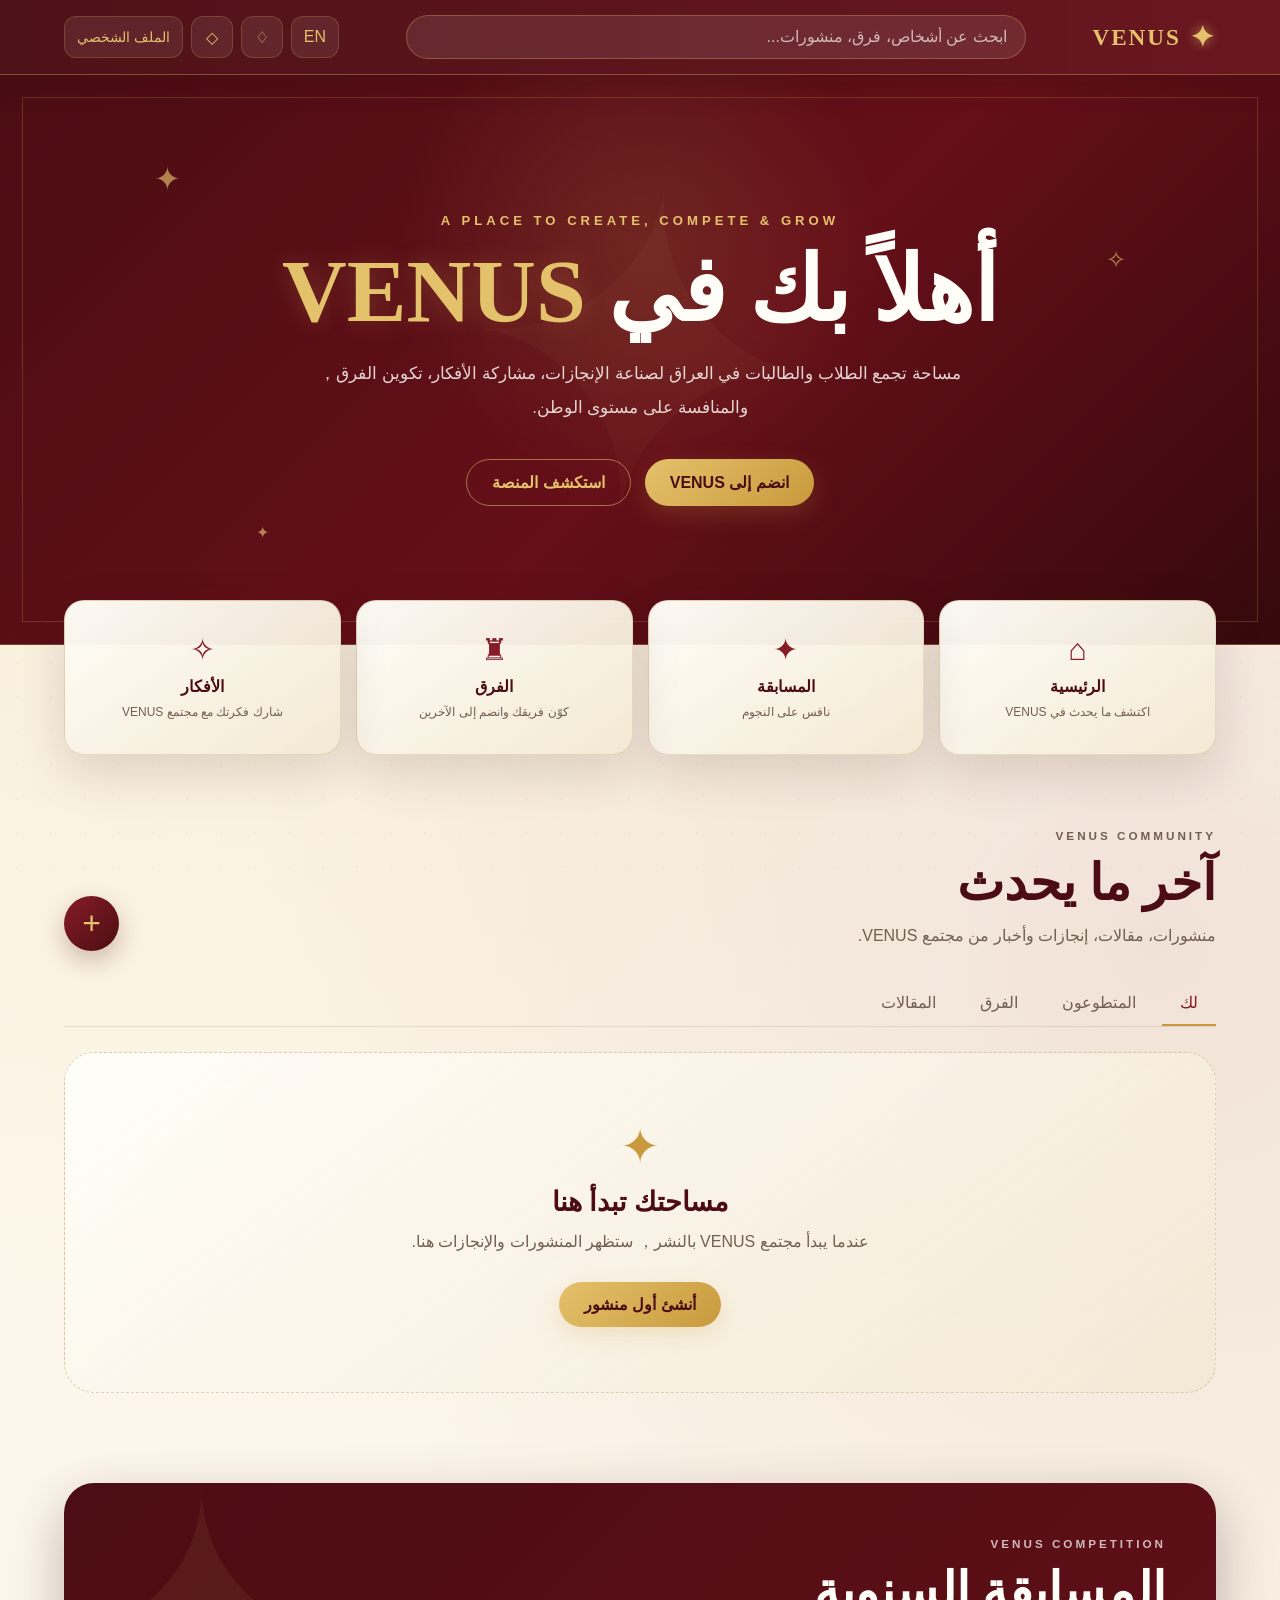
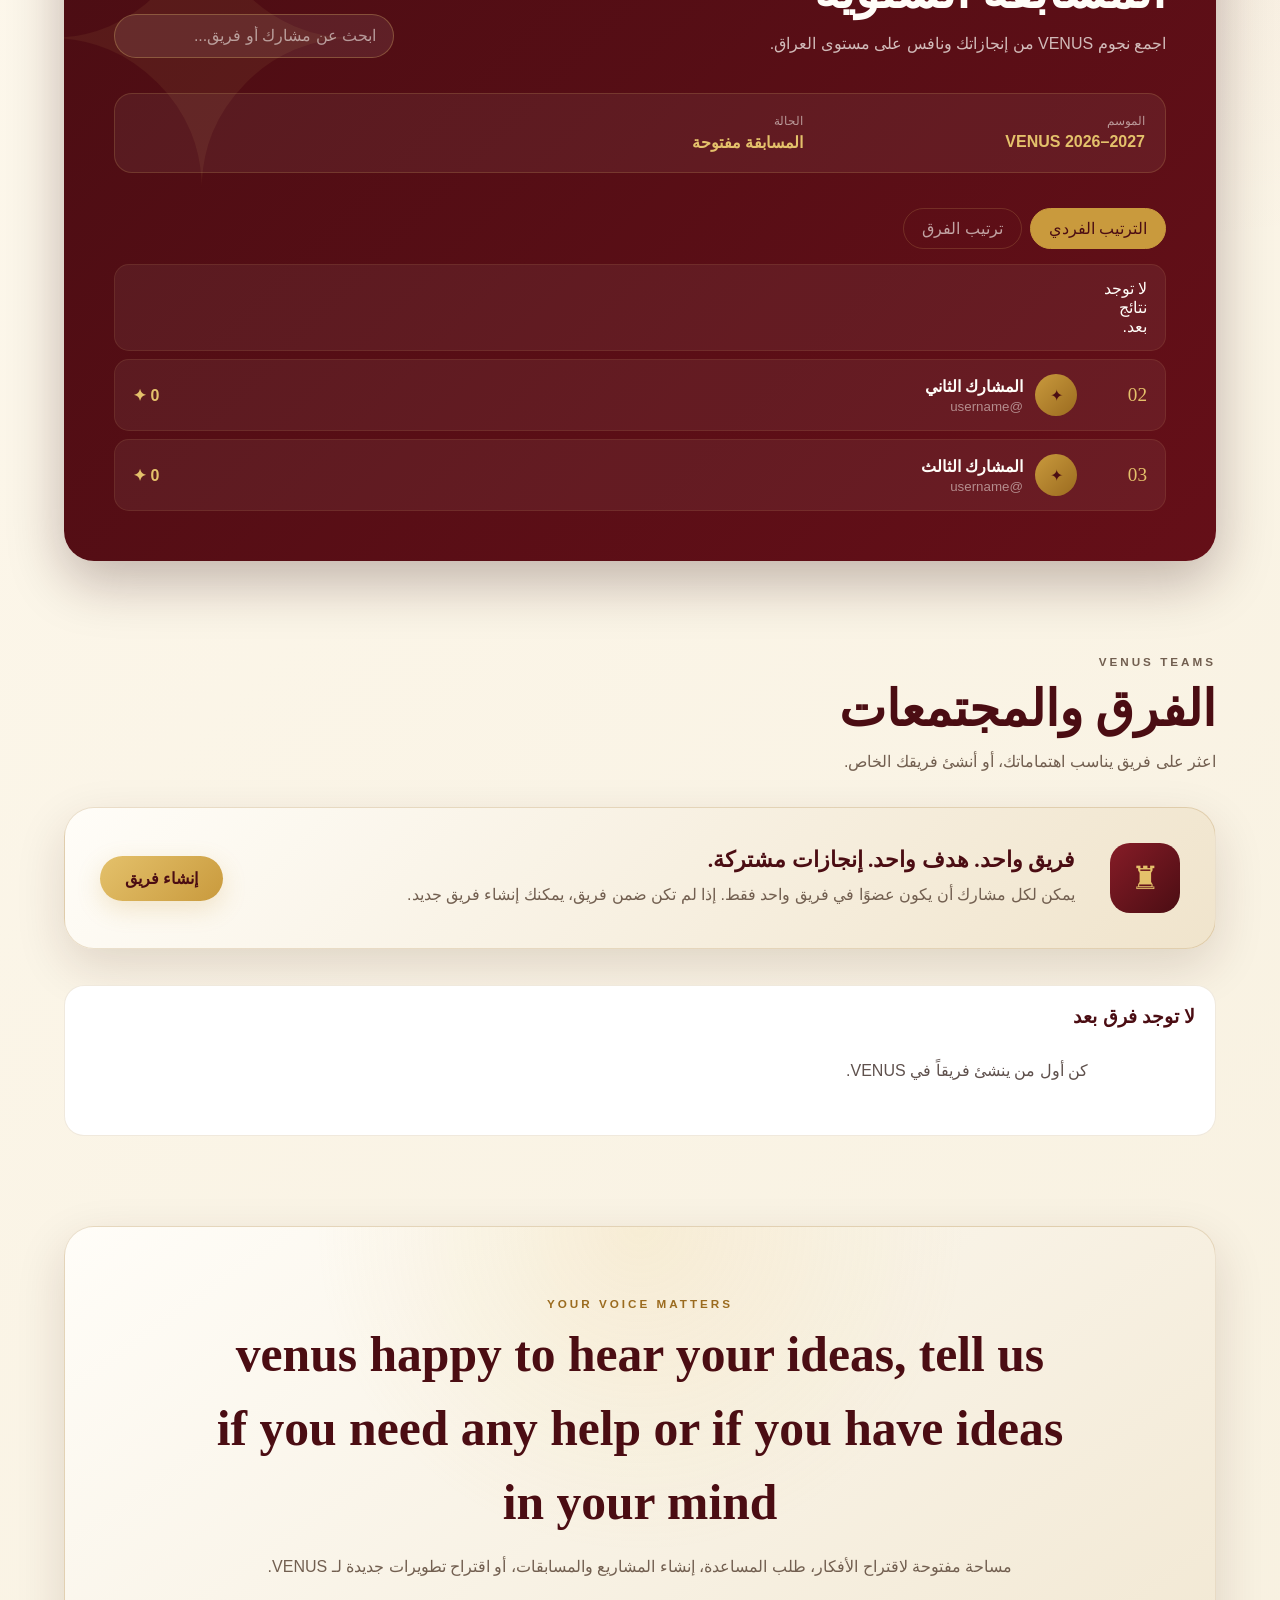
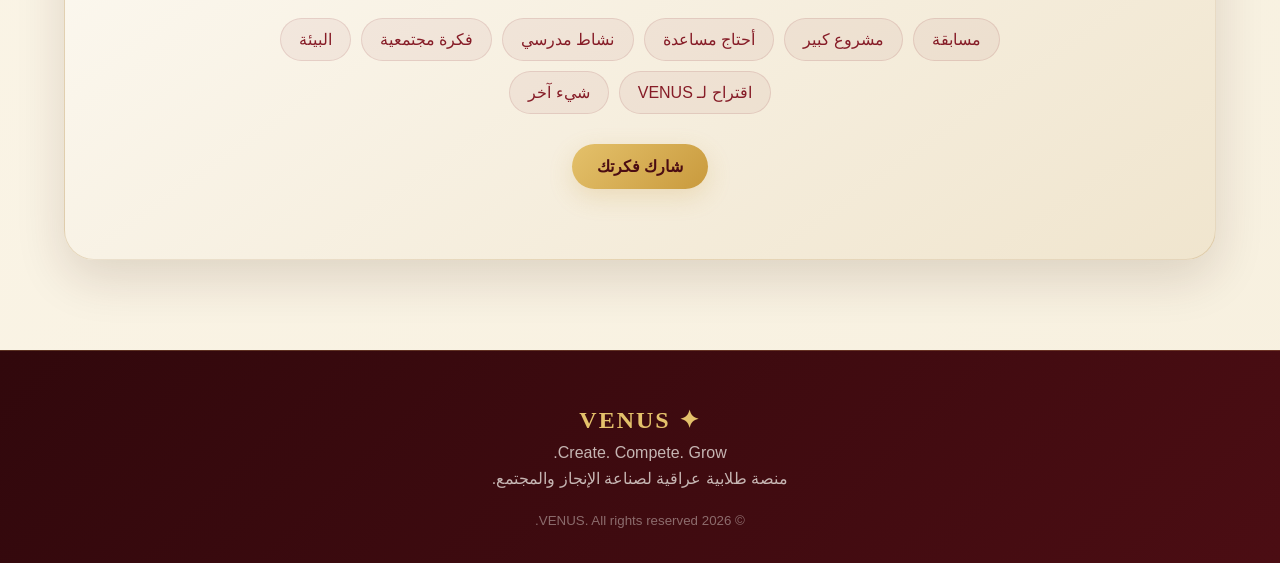
==== index.html @ 3abc3117 "Add files via upload" ====
<!DOCTYPE html>
<html lang="ar" dir="rtl">
<head>
    <meta charset="UTF-8">
    <meta name="viewport" content="width=device-width, initial-scale=1.0">

    <title>VENUS — Create. Compete. Grow.</title>

    <link rel="stylesheet" href="style.css">
</head>

<body>

    <!-- =========================
         HEADER
    ========================== -->

    <header class="main-header">

        <div class="logo">
            <span class="logo-star">✦</span>
            <span>VENUS</span>
        </div>

        <div class="header-search">
            <input
                type="search"
                id="globalSearch"
                placeholder="ابحث عن أشخاص، فرق، منشورات..."
            >
        </div>

        <div class="header-actions">

            <button id="languageButton" class="icon-button" title="اللغة">
                EN
            </button>

            <button id="notificationButton" class="icon-button" title="الإشعارات">
                ♢
                <span id="notificationBadge" class="notification-badge">0</span>
            </button>

            <button id="messagesButton" class="icon-button" title="الرسائل">
                ◇
            </button>

            <button id="headerProfileButton" class="profile-button" title="الملف الشخصي">
                الملف الشخصي
            </button>

        </div>

    </header>


    <!-- =========================
         HERO
    ========================== -->

    <main>

        <section class="hero-section">

            <div class="hero-decoration hero-decoration-one">✦</div>
            <div class="hero-decoration hero-decoration-two">✧</div>
            <div class="hero-decoration hero-decoration-three">✦</div>

            <div class="hero-content">

                <p class="hero-small-title">
                    A PLACE TO CREATE, COMPETE & GROW
                </p>

                <h1>
                    أهلاً بك في <span>VENUS</span>
                </h1>

                <p class="hero-description">
                     مساحة تجمع الطلاب والطالبات في العراق
                    لصناعة الإنجازات، مشاركة الأفكار، تكوين الفرق，
                    والمنافسة على مستوى الوطن.
                </p>

                <div class="hero-buttons">

                    <button id="joinVenusButton" class="primary-button">
                        انضم إلى VENUS
                    </button>

                    <button id="exploreButton" class="secondary-button">
                        استكشف المنصة
                    </button>

                </div>

            </div>

        </section>


        <!-- =========================
             QUICK NAVIGATION
        ========================== -->

        <section class="quick-navigation">

            <button class="quick-card" data-target="homeSection">
                <span>⌂</span>
                <strong>الرئيسية</strong>
                <small>اكتشف ما يحدث في VENUS</small>
            </button>

            <button class="quick-card" data-target="competitionSection">
                <span>✦</span>
                <strong>المسابقة</strong>
                <small>نافس على النجوم</small>
            </button>

            <button class="quick-card" data-target="teamsSection">
                <span>♜</span>
                <strong>الفرق</strong>
                <small>كوّن فريقك وانضم إلى الآخرين</small>
            </button>

            <button class="quick-card" data-target="ideasSection">
                <span>✧</span>
                <strong>الأفكار</strong>
                <small>شارك فكرتك مع مجتمع VENUS</small>
            </button>

        </section>


        <!-- =========================
             HOME / FEED
        ========================== -->

        <section id="homeSection" class="main-section home-section">

            <div class="section-heading">

                <div>
                    <p class="section-kicker">VENUS COMMUNITY</p>
                    <h2>آخر ما يحدث</h2>
                    <p>
                        منشورات، مقالات، إنجازات وأخبار من مجتمع VENUS.
                        </p>
                </div>

                <div class="add-wrapper">

                    <button id="addPostButton" class="add-button">
                        +
                    </button>

                    <div id="addMenu" class="add-menu">

                        <button data-create-type="post">
                            <span>✦</span>
                            منشور
                        </button>

                        <button data-create-type="article">
                            <span>✎</span>
                            مقال <small>+1 نجمة</small>
                        </button>

                        <button data-create-type="volunteer">
                            <span>♧</span>
                            عمل تطوعي <small>+3 نجوم</small>
                        </button>

                        <button data-create-type="project">
                            <span>♜</span>
                            مشروع / إنجاز كبير <small>+5 نجوم</small>
                        </button>

                        <button data-create-type="competition">
                            <span>✧</span>
                            مسابقة فرعية
                        </button>

                        <button data-create-type="other">
                            <span>◇</span>
                            إنجاز آخر
                        </button>

                    </div>

                </div>

            </div>


            <div class="feed-controls">

                <button class="feed-filter active" data-filter="for-you">
                    لك
                </button>

                <button class="feed-filter" data-filter="volunteers">
                    المتطوعون
                </button>

                <button class="feed-filter" data-filter="teams">
                    الفرق
                </button>

                <button class="feed-filter" data-filter="articles">
                    المقالات
                </button>

            </div>


            <div id="feedContainer" class="feed-container">

                <div class="empty-state">

                    <div class="empty-state-icon">✦</div>

                    <h3>مساحتك تبدأ هنا</h3>

                    <p>
                        عندما يبدأ مجتمع VENUS بالنشر，
                        ستظهر المنشورات والإنجازات هنا.
                    </p>

                    <button class="primary-button" id="emptyCreateButton">
                        أنشئ أول منشور
                    </button>

                </div>

            </div>

        </section>


        <!-- =========================
             COMPETITION
        ========================== -->

        <section id="competitionSection" class="main-section competition-section">

            <div class="section-heading">

                <div>
                    <p class="section-kicker">VENUS COMPETITION</p>

                    <h2>المسابقة السنوية</h2>

                    <p>
                        اجمع نجوم VENUS من إنجازاتك ونافس على مستوى العراق.
                    </p>
                </div>

                <div class="competition-search">

                    <input
                        type="search"
                        id="competitionSearch"
                        placeholder="ابحث عن مشارك أو فريق..."
                    >

                </div>

            </div>


            <div class="competition-season">

                <div>
                    <span>الموسم</span>
                    <strong>VENUS 2026–2027</strong>
                </div>

                <div>
                    <span>الحالة</span>
                    <strong>المسابقة مفتوحة</strong>
                </div>

            </div>


            <div class="ranking-tabs">

                <button class="ranking-tab active" data-ranking="individual">
                    الترتيب الفردي
                </button>
                <button class="ranking-tab" data-ranking="teams">
                    ترتيب الفرق
                </button>

            </div>


            <div class="ranking-preview">

                <div class="ranking-card">

                    <span class="ranking-number">01</span>

                    <div class="ranking-user">
                        <div class="avatar-placeholder">✦</div>

                        <div>
                            <strong>المشارك الأول</strong>
                            <small>@username</small>
                        </div>
                    </div>

                    <strong class="ranking-stars">
                        0 ✦
                    </strong>

                </div>


                <div class="ranking-card">

                    <span class="ranking-number">02</span>

                    <div class="ranking-user">
                        <div class="avatar-placeholder">✦</div>

                        <div>
                            <strong>المشارك الثاني</strong>
                            <small>@username</small>
                        </div>
                    </div>

                    <strong class="ranking-stars">
                        0 ✦
                    </strong>

                </div>


                <div class="ranking-card">

                    <span class="ranking-number">03</span>

                    <div class="ranking-user">
                        <div class="avatar-placeholder">✦</div>

                        <div>
                            <strong>المشارك الثالث</strong>
                            <small>@username</small>
                        </div>
                    </div>

                    <strong class="ranking-stars">
                        0 ✦
                    </strong>

                </div>

            </div>

        </section>


        <!-- =========================
             TEAMS
        ========================== -->

        <section id="teamsSection" class="main-section teams-section">

            <div class="section-heading">

                <div>
                    <p class="section-kicker">VENUS TEAMS</p>

                    <h2>الفرق والمجتمعات</h2>

                    <p>
                        اعثر على فريق يناسب اهتماماتك، أو أنشئ فريقك الخاص.
                    </p>
                </div>

            </div>


            <div class="team-intro-card">

                <div class="team-intro-symbol">
                    ♜
                </div>

                <div>

                    <h3>فريق واحد. هدف واحد. إنجازات مشتركة.</h3>

                    <p>
                        يمكن لكل مشارك أن يكون عضوًا في فريق واحد فقط.
                        إذا لم تكن ضمن فريق، يمكنك إنشاء فريق جديد.
                    </p>

                </div>

                <button id="createTeamButton" class="primary-button">
                    إنشاء فريق
                </button>

            </div>

        </section>


        <!-- =========================
             IDEAS
        ========================== -->

        <section id="ideasSection" class="main-section ideas-section">

            <div class="ideas-header">

                <p class="section-kicker">YOUR VOICE MATTERS</p>

                <h2>
                    venus happy to hear your ideas, tell us if you need any help or if you have ideas in your mind
                </h2>

                <p>
                    مساحة مفتوحة لاقتراح الأفكار، طلب المساعدة،
                    إنشاء المشاريع والمسابقات، أو اقتراح تطويرات جديدة لـ VENUS.
                </p>

            </div>


            <div class="idea-categories">

                <button class="idea-category" data-idea-type="competition">
                    مسابقة
                </button>

                <button class="idea-category" data-idea-type="project">
                    مشروع كبير
                </button>

                <button class="idea-category" data-idea-type="help">
                    أحتاج مساعدة
                </button>
                <button class="idea-category" data-idea-type="school">
                    نشاط مدرسي
                </button>

                <button class="idea-category" data-idea-type="community">
                    فكرة مجتمعية
                </button>

                <button class="idea-category" data-idea-type="environment">
                    البيئة
                </button>

                <button class="idea-category" data-idea-type="venus">
                    اقتراح لـ VENUS
                </button>

                <button class="idea-category" data-idea-type="other">
                    شيء آخر
                </button>

            </div>


            <button id="submitIdeaButton" class="primary-button">
                شارك فكرتك
            </button>

        </section>



    <!-- =========================
         FOOTER
    ========================== -->

    <footer class="main-footer">

        <div class="footer-logo">
            ✦ VENUS
        </div>

        <p>
            Create. Compete. Grow.
        </p>

        <p>
            منصة طلابية عراقية لصناعة الإنجاز والمجتمع.
        </p>

        <small>
            © <span id="footerYear"></span> VENUS. All rights reserved.
        </small>

    </footer>


    <!-- =========================
         LANGUAGE MODAL
    ========================== -->

    <div id="languageModal" class="modal">

        <div class="modal-content">

            <button class="modal-close" data-close-modal="languageModal">
                ×
            </button>

            <h2>اختر اللغة</h2>

            <button class="language-option" data-language="ar">
                العربية
            </button>

            <button class="language-option" data-language="en">
                English
            </button>

        </div>

    </div>


    <!-- =========================
         MESSAGE MODAL
    ========================== -->

    <div id="messageModal" class="modal">

        <div class="modal-content">

            <button class="modal-close" data-close-modal="messageModal">
                ×
            </button>

            <div id="messageModalIcon" class="modal-icon">
                ✦
            </div>

            <h2 id="messageModalTitle">
                VENUS
            </h2>

            <p id="messageModalText">
                قريبًا.
            </p>

            <button
                class="primary-button"
                data-close-modal="messageModal"
            >
                حسنًا
            </button>

        </div>

    </div>


    <!-- =========================
         CREATE POST MODAL
    ========================== -->

    <div id="createModal" class="modal">

        <div class="modal-content large-modal">

            <button class="modal-close" data-close-modal="createModal">
                ×
                </button>

            <p class="section-kicker">
                CREATE ON VENUS
            </p>

            <h2 id="createModalTitle">
                أنشئ شيئًا جديدًا
            </h2>

            <p id="createModalDescription">
                شارك شيئًا مع مجتمع VENUS.
            </p>


            <form id="createForm">

                <label for="createTitle">
                    العنوان
                </label>

                <input
                    type="text"
                    id="createTitle"
                    name="title"
                    placeholder="اكتب العنوان..."
                    required
                >


                <label for="createDescription">
                    الوصف
                </label>

                <textarea
                    id="createDescription"
                    name="description"
                    rows="6"
                    placeholder="اكتب التفاصيل هنا..."
                    required
                ></textarea>


                <label for="evidenceFile">
                    الدليل / الملفات
                </label>

                <input
                    type="file"
                    id="evidenceFile"
                    name="evidence"
                    multiple
                >

                <small class="form-note">
                    يمكنك لاحقًا إضافة الصور والفيديوهات والملفات والروابط كأدلة على الإنجازات.
                </small>


                <button
                    type="submit"
                    class="primary-button"
                >
                    نشر
                </button>

            </form>

        </div>

    </div>


    <!-- =========================
         IDEA MODAL
    ========================== -->

    <div id="ideaModal" class="modal">

        <div class="modal-content large-modal">

            <button class="modal-close" data-close-modal="ideaModal">
                ×
            </button>

            <p class="section-kicker">
                YOUR IDEA
            </p>

            <h2>
                شارك فكرتك
            </h2>

            <p id="selectedIdeaType">
                أخبرنا بما يدور في ذهنك.
            </p>


            <form id="ideaForm">

                <label for="ideaTitle">
                    عنوان الفكرة
                </label>

                <input
                    type="text"
                    id="ideaTitle"
                    required
                    placeholder="ما هي فكرتك؟"
                >


                <label for="ideaDescription">
                    التفاصيل
                </label>

                <textarea
                    id="ideaDescription"
                    rows="7"
                    required
                    placeholder="اشرح فكرتك بالتفصيل..."
                ></textarea>


                <button
                    type="submit"
                    class="primary-button"
                >
                    إرسال الفكرة
                </button>

            </form>

        </div>

    </div>


    <script src="script.js"></script>
    <script src="messages.js"></script>
    <script src="teams.js"></script>

</body>
</html>
---- style.css ----
/* =========================================================
   VENUS — STYLE
   Royal Red • Gold • Ivory • Ishtar Inspired
========================================================= */


/* =========================================================
   ROOT
========================================================= */

:root {
    --red-dark: #4b0d13;
    --red-deep: #650f18;
    --red: #861c27;
    --red-light: #a52a35;

    --gold-dark: #9b6b1f;
    --gold: #c99a3d;
    --gold-light: #e4c16b;
    --gold-pale: #f1dc9b;

    --ivory: #f7f0df;
    --cream: #fffaf0;
    --paper: #f2e8d2;

    --brown: #3a261b;
    --text: #2d211b;
    --text-soft: #725f50;

    --white: #fffdf8;

    --shadow: 0 18px 50px rgba(57, 20, 10, 0.14);
    --shadow-dark: 0 20px 55px rgba(44, 7, 11, 0.28);

    --radius-small: 12px;
    --radius: 20px;
    --radius-large: 30px;

    --transition: 0.25s ease;
}


/* =========================================================
   RESET
========================================================= */

* {
    margin: 0;
    padding: 0;
    box-sizing: border-box;
}

html {
    scroll-behavior: smooth;
}

body {
    min-height: 100vh;

    font-family:
        "Noto Sans Arabic",
        "Segoe UI",
        Tahoma,
        Arial,
        sans-serif;

    background:
        radial-gradient(
            circle at 10% 10%,
            rgba(201, 154, 61, 0.12),
            transparent 28%
        ),
        radial-gradient(
            circle at 90% 25%,
            rgba(134, 28, 39, 0.09),
            transparent 30%
        ),
        linear-gradient(
            135deg,
            var(--cream),
            var(--ivory)
        );

    color: var(--text);

    overflow-x: hidden;
}

button,
input,
textarea,
select {
    font: inherit;
}

button {
    cursor: pointer;
    border: none;
}

a {
    color: inherit;
    text-decoration: none;
}

img {
    max-width: 100%;
    display: block;
}


/* =========================================================
   DECORATIVE BACKGROUND
========================================================= */

body::before {
    content: "";

    position: fixed;
    inset: 0;

    pointer-events: none;
    z-index: -1;

    background-image:
        radial-gradient(
            circle,
            rgba(201, 154, 61, 0.18) 1px,
            transparent 1px
        );

    background-size: 34px 34px;

    opacity: 0.35;
}


/* =========================================================
   HEADER
========================================================= */

.main-header {
    position: sticky;
    top: 0;
    z-index: 100;

    width: 100%;

    display: flex;
    align-items: center;
    gap: 25px;

    padding: 15px 5%;

    background:
        linear-gradient(
            90deg,
            rgba(75, 13, 19, 0.98),
            rgba(101, 15, 24, 0.97)
        );

    border-bottom: 1px solid rgba(228, 193, 107, 0.35);

    box-shadow:
        0 8px 30px rgba(46, 7, 11, 0.22);
}


/* =========================================================
   LOGO
========================================================= */

.logo {
    display: flex;
    align-items: center;
    gap: 9px;

    color: var(--gold-light);

    font-family: Georgia, serif;
    font-size: 1.45rem;
    font-weight: 700;
    letter-spacing: 2px;

    white-space: nowrap;
}

.logo-star {
    color: var(--gold-light);
    font-size: 1.8rem;

    text-shadow:
        0 0 12px rgba(228, 193, 107, 0.65);
}


/* =========================================================
   SEARCH
========================================================= */

.header-search {
    flex: 1;
    max-width: 620px;
    margin: auto;
}

.header-search input {
    width: 100%;

    padding: 12px 18px;

    border-radius: 50px;

    border: 1px solid rgba(228, 193, 107, 0.3);

    background: rgba(255, 250, 240, 0.09);

    color: var(--white);

    outline: none;

    transition: var(--transition);
}

.header-search input::placeholder {
    color: rgba(255, 250, 240, 0.68);
}

.header-search input:focus {
    border-color: var(--gold-light);
    background: rgba(255, 250, 240, 0.14);

    box-shadow:
        0 0 0 4px rgba(228, 193, 107, 0.08);
}


/* =========================================================
   HEADER ACTIONS
========================================================= */

.header-actions {
    display: flex;
    align-items: center;
    gap: 8px;
}

.icon-button,
.profile-button {
    position: relative;

    min-width: 42px;
    min-height: 42px;

    padding: 8px 12px;

    border-radius: 12px;

    color: var(--gold-light);

    background: rgba(255, 250, 240, 0.08);

    border: 1px solid rgba(228, 193, 107, 0.2);

    transition: var(--transition);
}

.icon-button:hover,
.profile-button:hover {
    color: var(--red-dark);

    background: var(--gold-light);

    transform: translateY(-2px);
}

.profile-button {
    font-size: 0.85rem;
}


/* =========================================================
   NOTIFICATION BADGE
========================================================= */

.notification-badge {
    position: absolute;

    top: -5px;
    right: -5px;

    min-width: 18px;
    height: 18px;

    display: none;
    align-items: center;
    justify-content: center;

    border-radius: 50%;

    background: var(--gold);
    color: var(--red-dark);

    font-size: 0.65rem;
    font-weight: 800;
}


/* =========================================================
   HERO
========================================================= */

.hero-section {
    position: relative;

    min-height: 570px;

    display: flex;
    align-items: center;
    justify-content: center;

    padding: 90px 6%;

    overflow: hidden;

    background:
        radial-gradient(
            circle at 50% 30%,
            rgba(228, 193, 107, 0.13),
            transparent 32%
        ),
        linear-gradient(
            135deg,
            var(--red-dark),
            var(--red-deep) 55%,
            #35090d
        );

    color: var(--white);

    border-bottom:
        1px solid rgba(228, 193, 107, 0.3);
}


/* decorative golden frame */

.hero-section::before {
    content: "";

    position: absolute;
    inset: 22px;

    border: 1px solid rgba(228, 193, 107, 0.2);

    pointer-events: none;
}

.hero-section::after {
    content: "✦";

    position: absolute;

    font-family: Georgia, serif;

    font-size: 28rem;

    color: rgba(228, 193, 107, 0.035);

    transform: rotate(8deg);

    pointer-events: none;
}


.hero-content {
    position: relative;
    z-index: 2;

    max-width: 850px;

    text-align: center;
}


.hero-small-title {
    margin-bottom: 18px;

    color: var(--gold-light);

    font-size: 0.82rem;
    font-weight: 700;

    letter-spacing: 4px;
}


.hero-content h1 {
    margin-bottom: 22px;

    font-family:
        Georgia,
        "Times New Roman",
        serif;

    font-size: clamp(3rem, 7vw, 6.2rem);

    line-height: 1;

    font-weight: 700;
}

.hero-content h1 span {
    color: var(--gold-light);

    text-shadow:
        0 0 25px rgba(228, 193, 107, 0.22);
}


.hero-description {
    max-width: 650px;

    margin: 0 auto 35px;

    color: rgba(255, 253, 248, 0.83);

    line-height: 2;

    font-size: 1.05rem;
}


/* =========================================================
   HERO BUTTONS
========================================================= */

.hero-buttons {
    display: flex;
    justify-content: center;
    gap: 14px;
    flex-wrap: wrap;
}


/* =========================================================
   BUTTONS
========================================================= */

.primary-button,
.secondary-button {
    padding: 13px 25px;

    border-radius: 50px;

    font-weight: 700;

    transition: var(--transition);
}


.primary-button {
    background:
        linear-gradient(
            135deg,
            var(--gold-light),
            var(--gold)
        );

    color: var(--red-dark);

    box-shadow:
        0 8px 25px rgba(201, 154, 61, 0.22);
}

.primary-button:hover {
    transform: translateY(-3px);

    box-shadow:
        0 12px 30px rgba(201, 154, 61, 0.32);
}


.secondary-button {
    background: transparent;

    color: var(--gold-light);

    border: 1px solid rgba(228, 193, 107, 0.55);
}

.secondary-button:hover {
    background: rgba(228, 193, 107, 0.1);

    transform: translateY(-3px);
}


/* =========================================================
   HERO DECORATIONS
========================================================= */

.hero-decoration {
    position: absolute;

    color: var(--gold-light);

    opacity: 0.65;

    animation: floatingStar 4s ease-in-out infinite;
}

.hero-decoration-one {
    top: 15%;
    left: 12%;

    font-size: 2rem;
}

.hero-decoration-two {
    top: 30%;
    right: 12%;

    font-size: 1.5rem;

    animation-delay: 1s;
}

.hero-decoration-three {
    bottom: 18%;
    left: 20%;

    font-size: 1rem;

    animation-delay: 2s;
}

@keyframes floatingStar {
    0%,
    100% {
        transform: translateY(0) rotate(0);
    }

    50% {
        transform: translateY(-12px) rotate(8deg);
    }
}


/* =========================================================
   QUICK NAVIGATION
========================================================= */

.quick-navigation {
    width: min(1180px, 90%);

    margin: -45px auto 70px;

    position: relative;
    z-index: 10;

    display: grid;

    grid-template-columns:
        repeat(4, 1fr);

    gap: 15px;
}


.quick-card {
    min-height: 155px;

    padding: 24px 18px;

    display: flex;
    flex-direction: column;
    align-items: center;
    justify-content: center;

    text-align: center;

    border-radius: var(--radius);

    background:
        linear-gradient(
            145deg,
            rgba(255, 253, 248, 0.98),
            rgba(242, 232, 210, 0.95)
        );

    border:
        1px solid rgba(155, 107, 31, 0.22);

    box-shadow: var(--shadow);

    transition: var(--transition);
}

.quick-card:hover {
    transform: translateY(-7px);

    border-color: var(--gold);

    box-shadow:
        0 22px 45px rgba(57, 20, 10, 0.16);
}

.quick-card span {
    margin-bottom: 10px;

    color: var(--red);

    font-size: 1.9rem;
}

.quick-card strong {
    color: var(--red-dark);

    font-size: 1rem;
}

.quick-card small {
    margin-top: 7px;

    color: var(--text-soft);

    font-size: 0.75rem;

    line-height: 1.6;
}


/* =========================================================
   MAIN SECTIONS
========================================================= */

.main-section {
    width: min(1180px, 90%);

    margin: 0 auto 90px;
}


.section-heading {
    display: flex;
    align-items: flex-end;
    justify-content: space-between;

    gap: 30px;

    margin-bottom: 30px;
}


.section-kicker {
    margin-bottom: 8px;

    color: var(--gold-dark);

    font-size: 0.73rem;
    font-weight: 800;

    letter-spacing: 3px;
}


.section-heading h2,
.ideas-header h2,
.social-section h2 {
    margin-bottom: 10px;

    color: var(--red-dark);

    font-family:
        Georgia,
        "Times New Roman",
        serif;

    font-size: clamp(2rem, 4vw, 3.1rem);
}

.section-heading p {
    color: var(--text-soft);

    line-height: 1.8;
}


/* =========================================================
   ADD BUTTON
========================================================= */

.add-wrapper {
    position: relative;
}

.add-button {
    width: 55px;
    height: 55px;

    border-radius: 50%;

    background:
        linear-gradient(
            135deg,
            var(--red),
            var(--red-dark)
        );

    color: var(--gold-light);

    font-size: 2rem;

    box-shadow:
        0 10px 25px rgba(75, 13, 19, 0.25);

    transition: var(--transition);
}

.add-button:hover {
    transform: rotate(90deg) scale(1.05);
}


/* =========================================================
   ADD MENU
========================================================= */

.add-menu {
    position: absolute;

    top: 68px;
    left: 0;

    width: 245px;

    display: none;

    padding: 10px;

    border-radius: 18px;

    background: var(--cream);

    border:
        1px solid rgba(155, 107, 31, 0.25);
        box-shadow: var(--shadow-dark);

    z-index: 30;
}

.add-menu.show {
    display: block;

    animation: menuAppear 0.2s ease;
}

@keyframes menuAppear {
    from {
        opacity: 0;
        transform: translateY(-8px);
    }

    to {
        opacity: 1;
        transform: translateY(0);
    }
}

.add-menu button {
    width: 100%;

    display: flex;
    align-items: center;
    gap: 10px;

    padding: 12px;

    border-radius: 10px;

    background: transparent;

    color: var(--text);

    text-align: right;

    transition: var(--transition);
}

.add-menu button:hover {
    background: rgba(134, 28, 39, 0.07);

    color: var(--red);
}

.add-menu button span {
    color: var(--gold-dark);
}

.add-menu button small {
    margin-right: auto;

    color: var(--gold-dark);

    font-size: 0.68rem;
}


/* =========================================================
   FEED CONTROLS
========================================================= */

.feed-controls {
    display: flex;
    gap: 8px;

    margin-bottom: 25px;

    border-bottom:
        1px solid rgba(58, 38, 27, 0.1);
}

.feed-filter {
    padding: 12px 18px;

    background: transparent;

    color: var(--text-soft);

    border-bottom:
        2px solid transparent;

    transition: var(--transition);
}

.feed-filter:hover {
    color: var(--red);
}

.feed-filter.active {
    color: var(--red);

    border-bottom-color: var(--gold);
}


/* =========================================================
   EMPTY STATE
========================================================= */

.empty-state {
    padding: 65px 30px;

    text-align: center;

    border-radius: var(--radius-large);

    background:
        linear-gradient(
            145deg,
            rgba(255, 253, 248, 0.95),
            rgba(242, 232, 210, 0.75)
        );

    border:
        1px dashed rgba(155, 107, 31, 0.3);
}

.empty-state-icon {
    margin-bottom: 12px;

    color: var(--gold);

    font-size: 3rem;
}

.empty-state h3 {
    margin-bottom: 10px;

    color: var(--red-dark);

    font-family: Georgia, serif;

    font-size: 1.7rem;
}

.empty-state p {
    max-width: 500px;

    margin: 0 auto 25px;

    color: var(--text-soft);

    line-height: 1.8;
}


/* =========================================================
   COMPETITION
========================================================= */

.competition-section {
    padding: 50px;

    border-radius: var(--radius-large);

    background:
        linear-gradient(
            135deg,
            var(--red-dark),
            var(--red-deep)
        );

    color: var(--white);

    box-shadow: var(--shadow-dark);

    position: relative;

    overflow: hidden;
}

.competition-section::before {
    content: "✦";

    position: absolute;

    top: -70px;
    left: -30px;

    color: rgba(228, 193, 107, 0.07);

    font-size: 25rem;

    font-family: Georgia, serif;
}

.competition-section .section-heading {
    position: relative;
    z-index: 2;
}

.competition-section .section-kicker {
    color: var(--gold-light);
}

.competition-section .section-heading h2 {
    color: var(--white);
}

.competition-section .section-heading p {
    color: rgba(255, 253, 248, 0.72);
}


/* =========================================================
   COMPETITION SEARCH
========================================================= */

.competition-search input {
    width: 280px;

    padding: 12px 17px;

    border-radius: 50px;

    border:
        1px solid rgba(228, 193, 107, 0.3);

    background: rgba(255, 253, 248, 0.08);

    color: var(--white);

    outline: none;
}

.competition-search input::placeholder {
    color: rgba(255, 253, 248, 0.55);
}

.competition-search input:focus {
    border-color: var(--gold-light);
}


/* =========================================================
   SEASON
========================================================= */

.competition-season {
    position: relative;
    z-index: 2;

    display: grid;

    grid-template-columns:
        repeat(3, 1fr);

    gap: 15px;

    margin: 35px 0;

    padding: 20px;
    border:
        1px solid rgba(228, 193, 107, 0.18);

    border-radius: 18px;

    background: rgba(255, 253, 248, 0.055);
}

.competition-season div {
    display: flex;
    flex-direction: column;
    gap: 5px;
}

.competition-season span {
    color: rgba(255, 253, 248, 0.55);

    font-size: 0.75rem;
}

.competition-season strong {
    color: var(--gold-light);
}


/* =========================================================
   RANKING TABS
========================================================= */

.ranking-tabs {
    position: relative;
    z-index: 2;

    display: flex;

    gap: 8px;

    margin-bottom: 15px;
}

.ranking-tab {
    padding: 10px 18px;

    border-radius: 50px;

    background: transparent;

    color: rgba(255, 253, 248, 0.62);

    border:
        1px solid rgba(228, 193, 107, 0.18);

    transition: var(--transition);
}

.ranking-tab.active,
.ranking-tab:hover {
    background: var(--gold);

    color: var(--red-dark);

    border-color: var(--gold);
}


/* =========================================================
   RANKING CARDS
========================================================= */

.ranking-preview {
    position: relative;
    z-index: 2;

    display: flex;
    flex-direction: column;
    gap: 8px;
}

.ranking-card {
    display: grid;

    grid-template-columns: 55px 1fr auto;

    align-items: center;

    gap: 15px;

    padding: 14px 18px;

    border-radius: 15px;

    background: rgba(255, 253, 248, 0.055);

    border:
        1px solid rgba(228, 193, 107, 0.11);
}

.ranking-number {
    color: var(--gold-light);

    font-family: Georgia, serif;

    font-size: 1.2rem;
}

.ranking-user {
    display: flex;
    align-items: center;
    gap: 12px;
}

.ranking-user strong {
    display: block;

    color: var(--white);
}

.ranking-user small {
    display: block;

    margin-top: 3px;

    color: rgba(255, 253, 248, 0.5);
}

.avatar-placeholder {
    width: 42px;
    height: 42px;

    display: flex;
    align-items: center;
    justify-content: center;

    border-radius: 50%;

    background:
        linear-gradient(
            135deg,
            var(--gold),
            var(--gold-dark)
        );

    color: var(--red-dark);
}

.ranking-stars {
    color: var(--gold-light);
}


/* =========================================================
   TEAMS
========================================================= */

.team-intro-card {
    display: grid;

    grid-template-columns: 80px 1fr auto;

    align-items: center;

    gap: 25px;

    padding: 35px;

    border-radius: var(--radius-large);

    background:
        linear-gradient(
            135deg,
            #fffdf8,
            #f0e4cc
        );

    border:
        1px solid rgba(155, 107, 31, 0.2);

    box-shadow: var(--shadow);
}

.team-intro-symbol {
    width: 70px;
    height: 70px;

    display: flex;
    align-items: center;
    justify-content: center;

    border-radius: 20px;

    background:
        linear-gradient(
            135deg,
            var(--red),
            var(--red-dark)
        );

    color: var(--gold-light);

    font-size: 2rem;
}

.team-intro-card h3 {
    margin-bottom: 8px;

    color: var(--red-dark);

    font-family: Georgia, serif;

    font-size: 1.35rem;
}

.team-intro-card p {
    color: var(--text-soft);

    line-height: 1.8;
}


/* =========================================================
   IDEAS
========================================================= */

.ideas-section {
    padding: 70px 50px;

    text-align: center;

    border-radius: var(--radius-large);

    background:
        radial-gradient(
            circle at 50% 0%,
            rgba(228, 193, 107, 0.18),
            transparent 38%
        ),
        linear-gradient(
            145deg,
            #fffdf8,
            #f0e5ce
        );

    border:
        1px solid rgba(155, 107, 31, 0.2);

    box-shadow: var(--shadow);
}

.ideas-header {
    max-width: 850px;

    margin: 0 auto 35px;
}

.ideas-header h2 {
    line-height: 1.5;
}

.ideas-header > p:last-child {
    color: var(--text-soft);
    line-height: 2;
}


/* =========================================================
   IDEA CATEGORIES
========================================================= */

.idea-categories {
    max-width: 850px;

    margin: 0 auto 30px;

    display: flex;

    justify-content: center;

    flex-wrap: wrap;

    gap: 10px;
}

.idea-category {
    padding: 11px 18px;

    border-radius: 50px;

    background: rgba(134, 28, 39, 0.055);

    color: var(--red);

    border:
        1px solid rgba(134, 28, 39, 0.12);

    transition: var(--transition);
}

.idea-category:hover,
.idea-category.active {
    background: var(--red);

    color: var(--gold-light);

    border-color: var(--red);
}


/* =========================================================
   FOOTER
========================================================= */

.main-footer {
    padding: 55px 20px 35px;

    text-align: center;

    background:
        linear-gradient(
            135deg,
            #31080c,
            var(--red-dark)
        );

    color: rgba(255, 253, 248, 0.7);

    border-top:
        1px solid rgba(228, 193, 107, 0.22);
}

.footer-logo {
    margin-bottom: 10px;

    color: var(--gold-light);

    font-family: Georgia, serif;

    font-size: 1.5rem;
    font-weight: 700;

    letter-spacing: 2px;
}

.main-footer p {
    margin-bottom: 7px;
}

.main-footer small {
    display: block;

    margin-top: 25px;

    color: rgba(255, 253, 248, 0.4);
}


/* =========================================================
   MODALS
========================================================= */

.modal {
    position: fixed;

    inset: 0;

    z-index: 1000;

    display: none;

    align-items: center;
    justify-content: center;

    padding: 25px;

    background:
        rgba(34, 5, 8, 0.72);

    backdrop-filter: blur(7px);
}

.modal.show {
    display: flex;

    animation: modalFade 0.2s ease;
}

@keyframes modalFade {
    from {
        opacity: 0;
    }

    to {
        opacity: 1;
    }
}


.modal-content {
    position: relative;

    width: min(500px, 100%);

    max-height: 90vh;

    overflow-y: auto;

    padding: 35px;

    border-radius: 25px;

    background:
        linear-gradient(
            145deg,
            var(--cream),
            var(--ivory)
        );

    border:
        1px solid rgba(201, 154, 61, 0.35);

    box-shadow:
        0 30px 90px rgba(0, 0, 0, 0.4);

    animation: modalUp 0.25s ease;
}

.large-modal {
    width: min(650px, 100%);
}

@keyframes modalUp {
    from {
        opacity: 0;
        transform: translateY(20px) scale(0.97);
    }

    to {
        opacity: 1;
        transform: translateY(0) scale(1);
    }
}


.modal-close {
    position: absolute;

    top: 14px;
    left: 15px;

    width: 35px;
    height: 35px;

    display: flex;
    align-items: center;
    justify-content: center;

    border-radius: 50%;

    background: rgba(134, 28, 39, 0.08);

    color: var(--red);

    font-size: 1.5rem;

    transition: var(--transition);
}

.modal-close:hover {
    background: var(--red);

    color: var(--gold-light);
}


.modal-content h2 {
margin-bottom: 12px;

    color: var(--red-dark);

    font-family: Georgia, serif;

    font-size: 2rem;
}

.modal-content > p {
    color: var(--text-soft);

    line-height: 1.8;
}

.modal-icon {
    margin-bottom: 10px;

    color: var(--gold);

    font-size: 2.5rem;
}


/* =========================================================
   LANGUAGE OPTIONS
========================================================= */

.language-option {
    width: 100%;

    margin-top: 10px;

    padding: 14px;

    border-radius: 12px;

    background:
        rgba(134, 28, 39, 0.05);

    color: var(--red-dark);

    border:
        1px solid rgba(155, 107, 31, 0.15);

    transition: var(--transition);
}

.language-option:hover {
    background: var(--red);

    color: var(--gold-light);
}


/* =========================================================
   FORMS
========================================================= */

#createForm,
#ideaForm {
    display: flex;
    flex-direction: column;

    gap: 10px;

    margin-top: 25px;
}

#createForm label,
#ideaForm label {
    margin-top: 8px;

    color: var(--red-dark);

    font-size: 0.85rem;
    font-weight: 700;
}

#createForm input,
#createForm textarea,
#ideaForm input,
#ideaForm textarea {
    width: 100%;

    padding: 13px 15px;

    border-radius: 12px;

    border:
        1px solid rgba(155, 107, 31, 0.25);

    background: rgba(255, 253, 248, 0.75);

    color: var(--text);

    outline: none;

    resize: vertical;

    transition: var(--transition);
}

#createForm input:focus,
#createForm textarea:focus,
#ideaForm input:focus,
#ideaForm textarea:focus {
    border-color: var(--gold-dark);

    box-shadow:
        0 0 0 3px rgba(201, 154, 61, 0.1);
}

#createForm input[type="file"] {
    padding: 10px;

    cursor: pointer;
}

.form-note {
    margin-bottom: 10px;

    color: var(--text-soft);

    line-height: 1.7;

    font-size: 0.72rem;
}


/* =========================================================
   SCROLLBAR
========================================================= */

::-webkit-scrollbar {
    width: 9px;
}

::-webkit-scrollbar-track {
    background: var(--ivory);
}

::-webkit-scrollbar-thumb {
    background:
        linear-gradient(
            var(--red),
            var(--gold-dark)
        );

    border-radius: 20px;
}


/* =========================================================
   SELECTION
========================================================= */

::selection {
    background: var(--gold);

    color: var(--red-dark);
}


/* =========================================================
   RESPONSIVE — TABLET
========================================================= */

@media (max-width: 900px) {

    .main-header {
        flex-wrap: wrap;

        padding: 13px 4%;
    }

    .header-search {
        order: 3;

        flex-basis: 100%;

        max-width: none;
    }

    .quick-navigation {
        grid-template-columns:
            repeat(2, 1fr);
    }

    .section-heading {
        align-items: flex-start;

        flex-direction: column;
    }

    .competition-search {
        width: 100%;
    }

    .competition-search input {
        width: 100%;
    }

    .social-links {
        grid-template-columns:
            1fr;
    }

    .team-intro-card {
        grid-template-columns:
            65px 1fr;
    }

    .team-intro-card .primary-button {
        grid-column: 1 / -1;

        justify-self: start;
    }
}


/* =========================================================
   RESPONSIVE — MOBILE
========================================================= */

@media (max-width: 600px) {

    .main-header {
        gap: 12px;
    }

    .logo {
        font-size: 1.15rem;
    }

    .header-actions {
        margin-right: auto;
    }

    .profile-button {
        display: none;
    }

    .icon-button {
        min-width: 38px;
        min-height: 38px;

        padding: 6px;
    }

    .hero-section {
        min-height: 500px;

        padding: 75px 6%;
    }

    .hero-section::before {
        inset: 12px;
    }

    .hero-content h1 {
    font-size: 3.1rem;
    }

    .hero-description {
        font-size: 0.9rem;
    }

    .hero-small-title {
        font-size: 0.65rem;

        letter-spacing: 2px;
    }

    .quick-navigation {
        width: 92%;

        margin-top: -30px;

        gap: 9px;
    }

    .quick-card {
        min-height: 130px;

        padding: 15px 10px;
    }

    .quick-card small {
        font-size: 0.65rem;
    }

    .main-section {
        width: 92%;

        margin-bottom: 60px;
    }

    .competition-section {
        padding: 28px 18px;
    }

    .competition-season {
        grid-template-columns:
            1fr;
    }

    .ranking-card {
        grid-template-columns:
            35px 1fr auto;

        padding: 12px;
    }

    .ideas-section {
        padding: 45px 20px;
    }

    .ideas-header h2 {
        font-size: 1.55rem;
    }

    .team-intro-card {
        grid-template-columns: 1fr;

        text-align: center;
    }

    .team-intro-symbol {
        margin: auto;
    }

    .team-intro-card .primary-button {
        justify-self: center;
    }

    .modal-content {
        padding: 30px 20px;

        border-radius: 20px;
    }

    .add-menu {
        left: auto;
        right: 0;
    }
}


/* =========================================================
   ACCESSIBILITY
========================================================= */

button:focus-visible,
input:focus-visible,
textarea:focus-visible,
a:focus-visible {
    outline: 3px solid rgba(201, 154, 61, 0.5);

    outline-offset: 3px;
}


/* =========================================================
   REDUCED MOTION
========================================================= */

@media (prefers-reduced-motion: reduce) {

    *,
    *::before,
    *::after {
        animation-duration: 0.01ms !important;
        animation-iteration-count: 1 !important;
        scroll-behavior: auto !important;
        transition-duration: 0.01ms !important;
    }
}
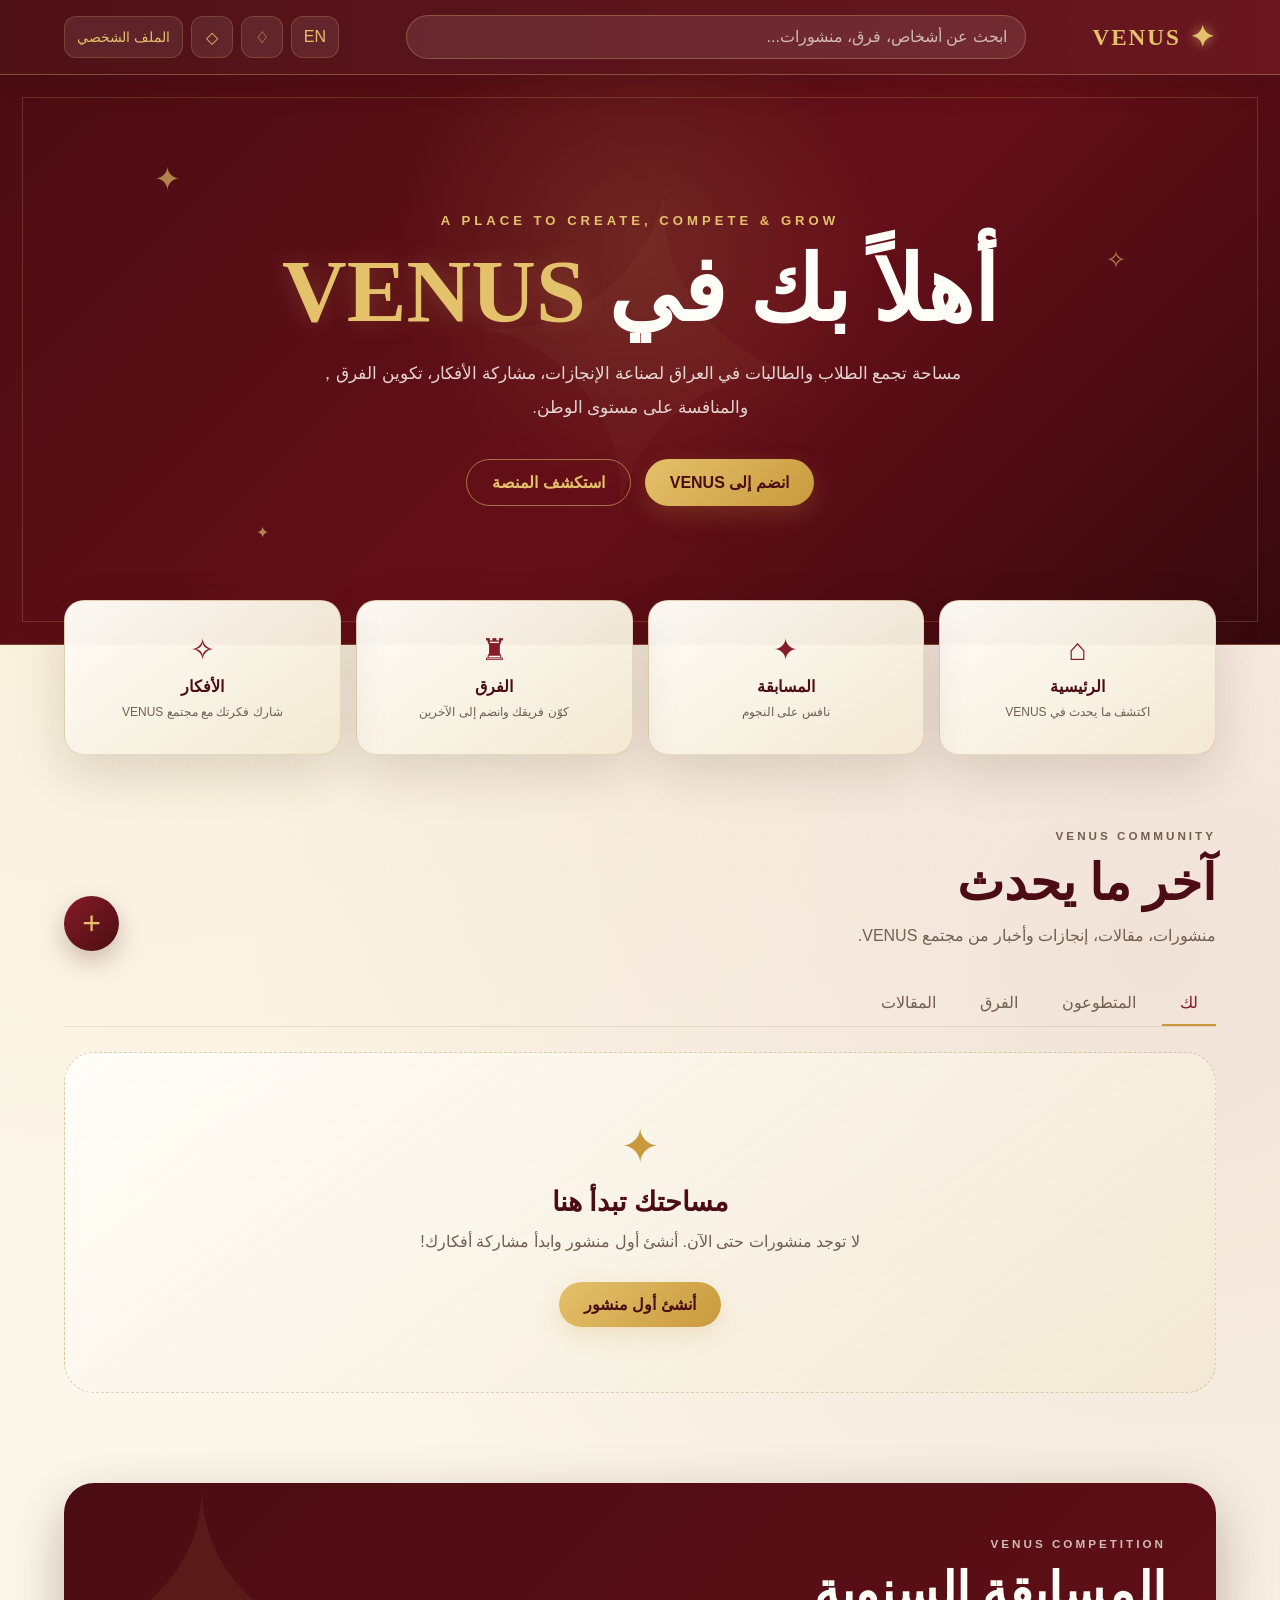
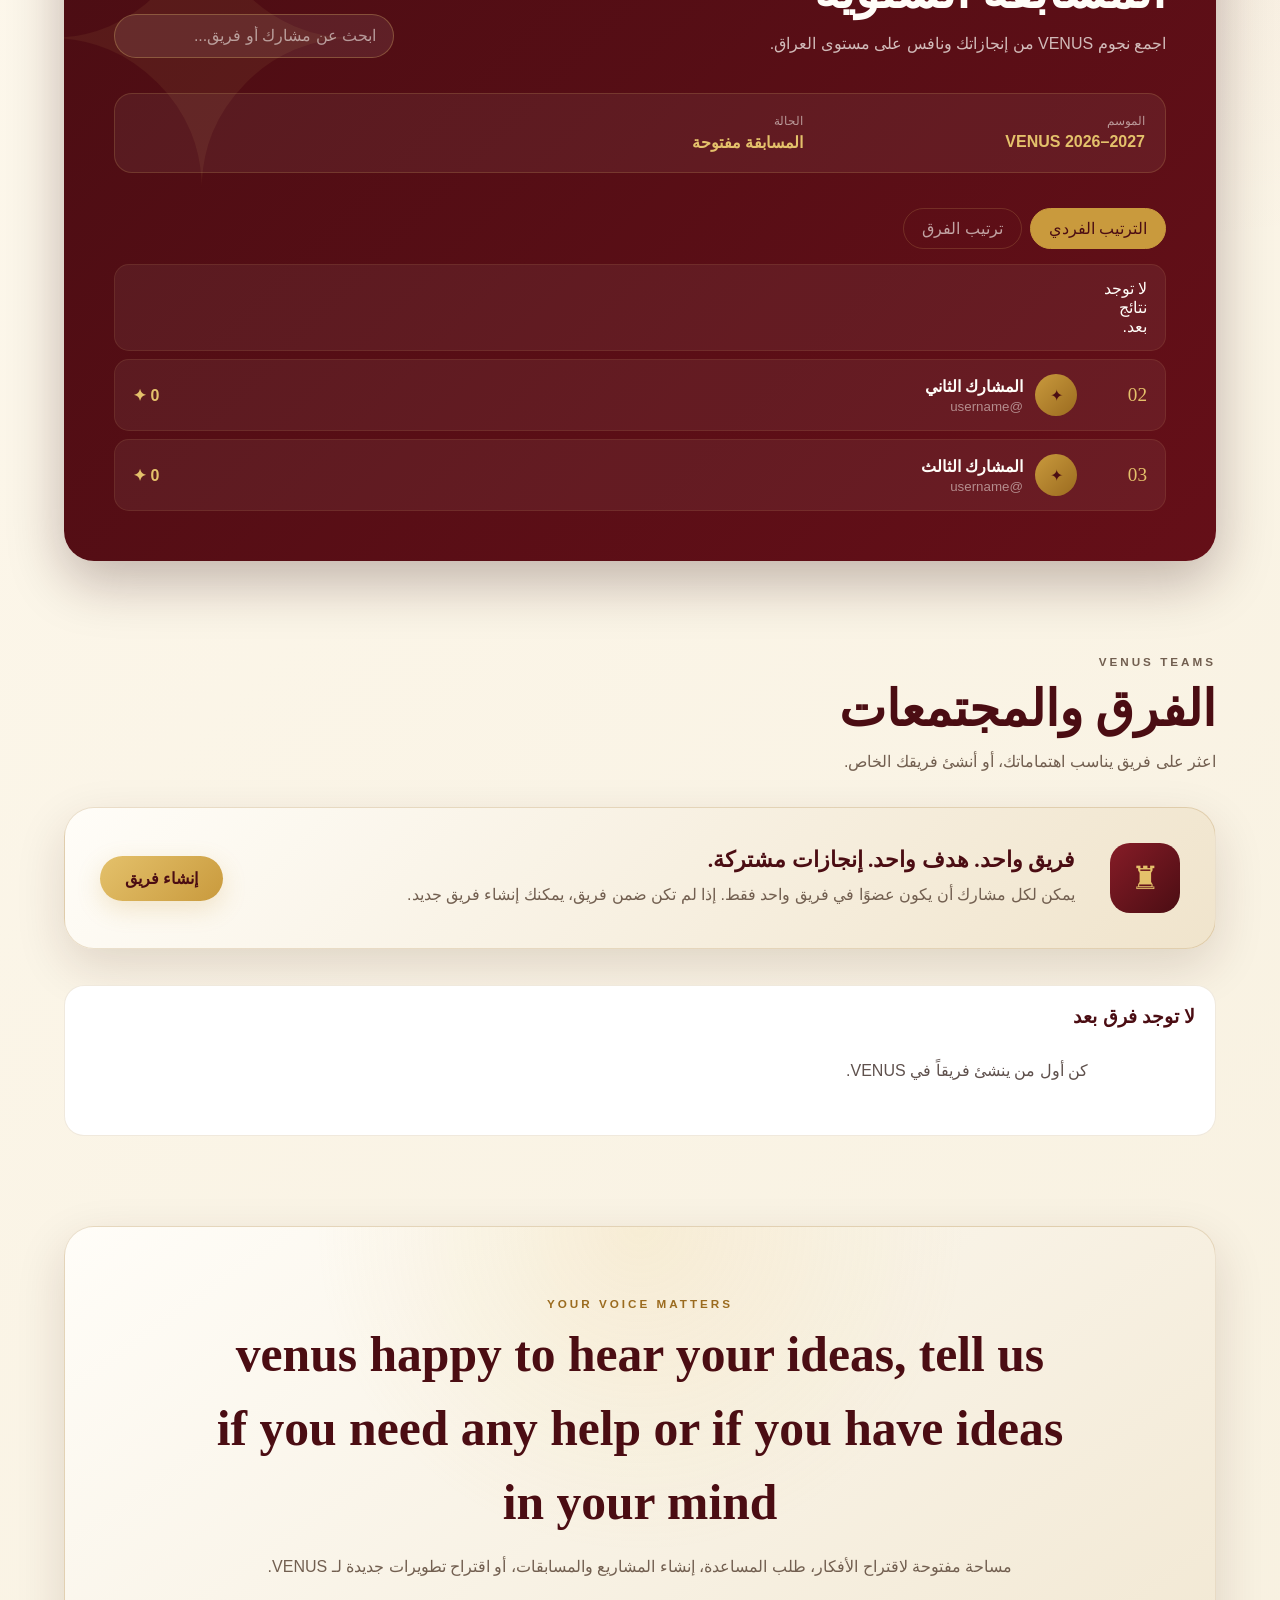
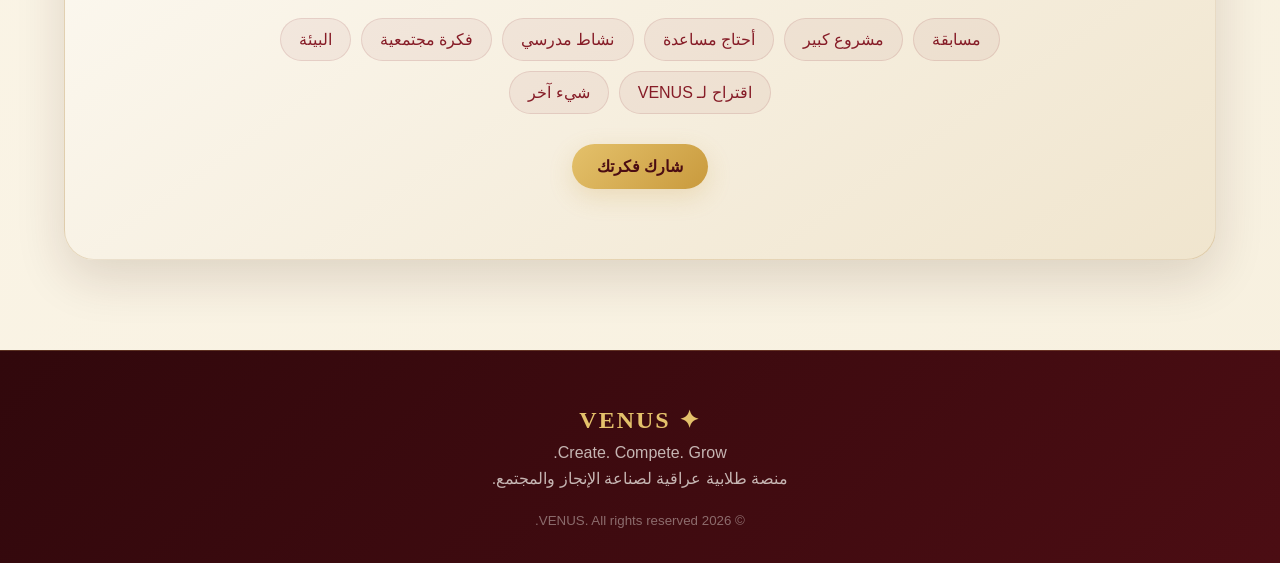
==== commit 163e84a6: "Add files via upload" ====
--- a/index.html
+++ b/index.html
@@ -714,6 +714,16 @@
     <script src="script.js"></script>
     <script src="messages.js"></script>
     <script src="teams.js"></script>
+    <script src="feed.js"></script>
+    <script src="profile.js"></script>
+    <script src="notifications.js"></script>
+    <script src="home.js"></script>
+    <script src="competition.js"></script>
+    <script src="competition.js"></script>
+    <script src="settings.js"></script>
+    <script src="post.js"></script>
+    <script src="post-link.js"></script>
+    <script src="home-feed-bridge.js"></script>
 
 </body>
 </html>
